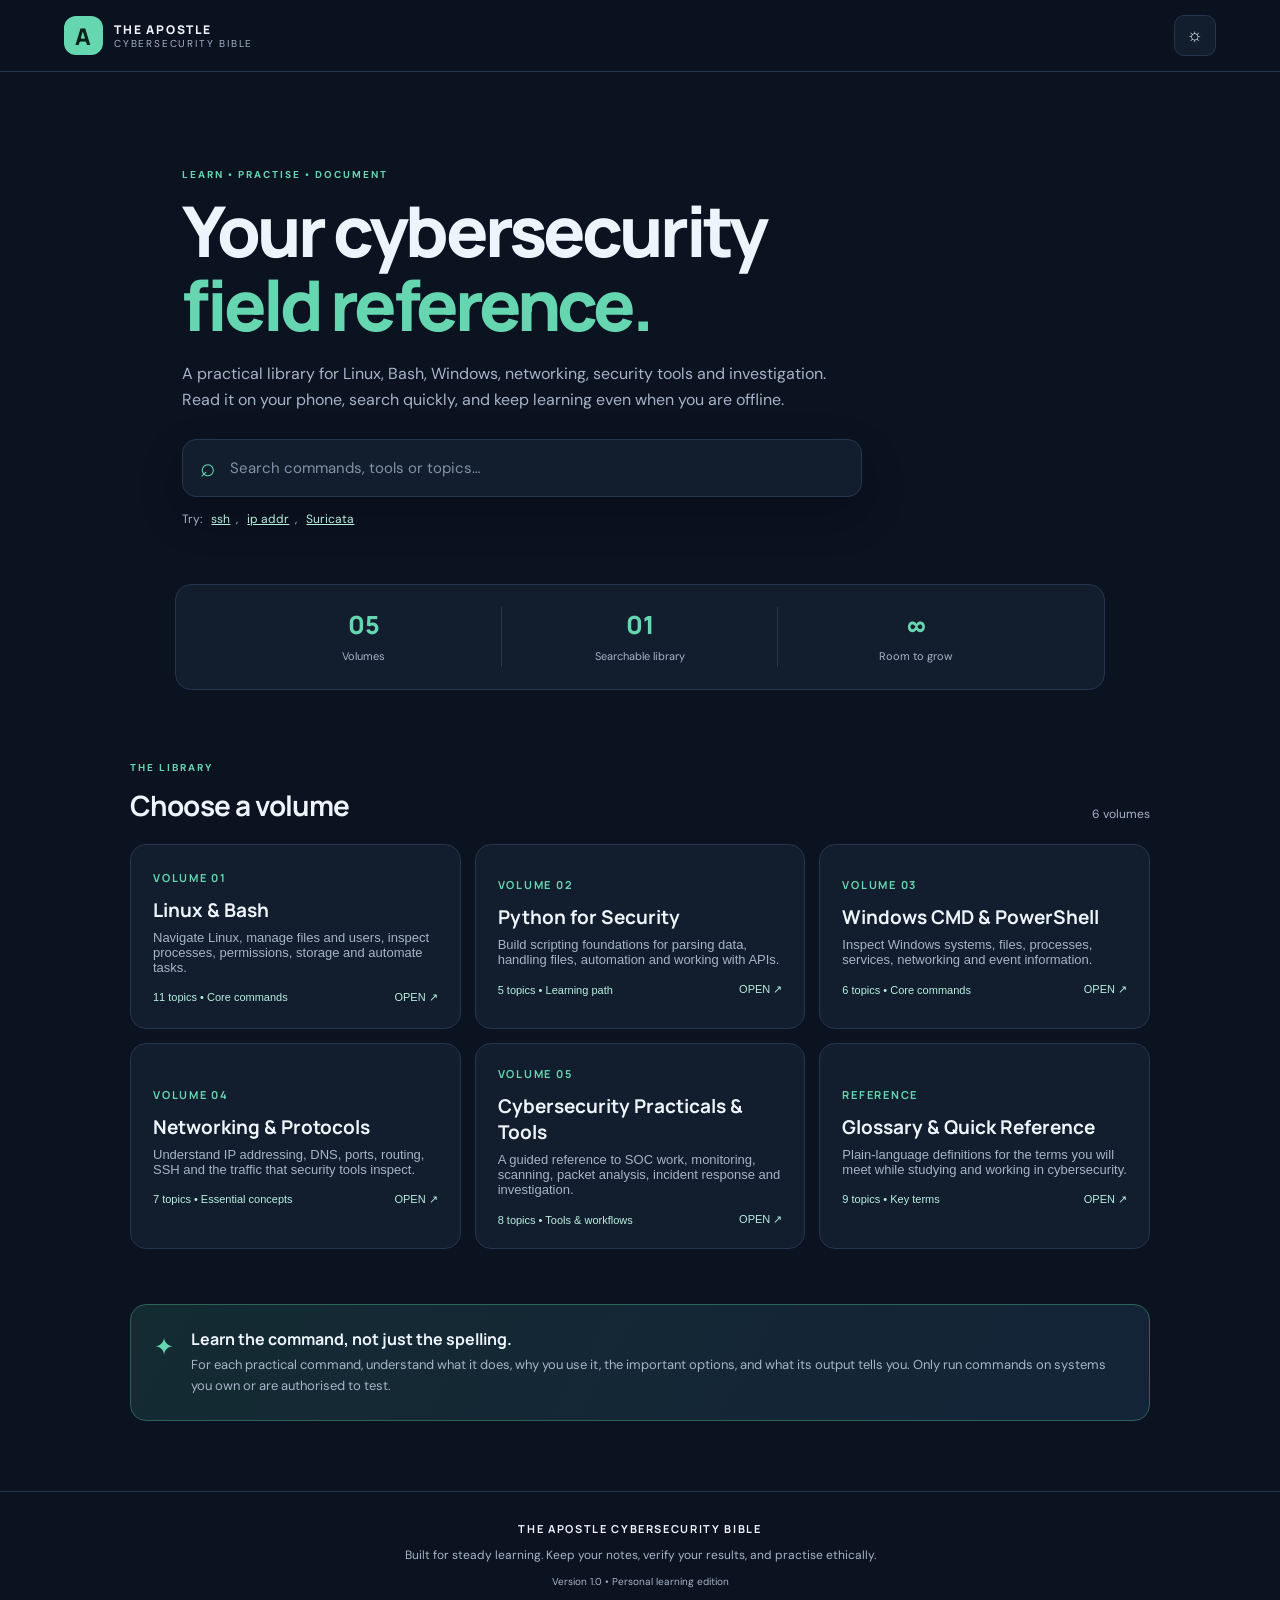
==== index.html @ d65ff88f "Add files via upload" ====
<!doctype html>
<html lang="en">
<head>
  <meta charset="utf-8">
  <meta name="viewport" content="width=device-width, initial-scale=1">
  <meta name="theme-color" content="#101827">
  <meta name="description" content="The Apostle Cybersecurity Bible — a practical, searchable cybersecurity learning reference.">
  <title>The Apostle Cybersecurity Bible</title>
  <link rel="manifest" href="manifest.webmanifest">
  <link rel="icon" href="assets/icon.svg" type="image/svg+xml">
  <link rel="stylesheet" href="styles.css">
</head>
<body>
  <header class="topbar">
    <a class="brand" href="#home" aria-label="The Apostle Cybersecurity Bible home">
      <span class="brand-mark">A</span>
      <span><strong>THE APOSTLE</strong><small>CYBERSECURITY BIBLE</small></span>
    </a>
    <div class="top-actions">
      <button id="themeBtn" class="icon-btn" aria-label="Toggle light or dark theme">☼</button>
      <button id="installBtn" class="install-btn" hidden>Install app</button>
    </div>
  </header>

  <main>
    <section class="hero" id="home">
      <p class="eyebrow">LEARN • PRACTISE • DOCUMENT</p>
      <h1>Your cybersecurity<br><span>field reference.</span></h1>
      <p class="hero-copy">A practical library for Linux, Bash, Windows, networking, security tools and investigation. Read it on your phone, search quickly, and keep learning even when you are offline.</p>
      <label class="search-wrap">
        <span aria-hidden="true">⌕</span>
        <input id="searchInput" type="search" placeholder="Search commands, tools or topics…" autocomplete="off">
      </label>
      <p class="search-hint">Try: <button class="text-btn" data-search="ssh">ssh</button>, <button class="text-btn" data-search="ip addr">ip addr</button>, <button class="text-btn" data-search="Suricata">Suricata</button></p>
    </section>

    <section class="quick-stats" aria-label="Bible contents">
      <div><strong>05</strong><span>Volumes</span></div>
      <div><strong>01</strong><span>Searchable library</span></div>
      <div><strong>∞</strong><span>Room to grow</span></div>
    </section>

    <section class="content-section">
      <div class="section-heading">
        <div><p class="eyebrow">THE LIBRARY</p><h2>Choose a volume</h2></div>
        <span id="resultCount" class="result-count">5 volumes</span>
      </div>
      <div id="volumeGrid" class="volume-grid"></div>
      <div id="emptyState" class="empty-state" hidden>
        <strong>No matching entries found.</strong>
        <p>Try another keyword or clear your search.</p>
        <button id="clearSearch" class="secondary-btn">Clear search</button>
      </div>
    </section>

    <section class="note-panel">
      <div class="note-icon">✦</div>
      <div>
        <h3>Learn the command, not just the spelling.</h3>
        <p>For each practical command, understand what it does, why you use it, the important options, and what its output tells you. Only run commands on systems you own or are authorised to test.</p>
      </div>
    </section>
  </main>

  <footer>
    <strong>THE APOSTLE CYBERSECURITY BIBLE</strong>
    <p>Built for steady learning. Keep your notes, verify your results, and practise ethically.</p>
    <span>Version 1.0 • Personal learning edition</span>
  </footer>

  <dialog id="entryDialog" class="entry-dialog">
    <div class="dialog-head">
      <div><p id="dialogVolume" class="eyebrow"></p><h2 id="dialogTitle"></h2></div>
      <button id="closeDialog" class="icon-btn" aria-label="Close">✕</button>
    </div>
    <div id="dialogBody" class="dialog-body"></div>
  </dialog>

  <script src="app.js"></script>
</body>
</html>
---- styles.css ----
@import url('https://fonts.googleapis.com/css2?family=DM+Sans:wght@400;500;600;700&family=Manrope:wght@500;600;700;800&display=swap');
:root{--bg:#0b1220;--panel:#121d2e;--panel2:#172438;--text:#eef4fb;--muted:#a6b4c7;--line:#26364c;--accent:#65d6b0;--accent2:#b8f0df;--shadow:0 18px 45px #0003}
*{box-sizing:border-box}html{scroll-behavior:smooth}body{margin:0;background:var(--bg);color:var(--text);font-family:"DM Sans",system-ui,sans-serif;line-height:1.6}.topbar{height:72px;padding:0 clamp(18px,5vw,64px);display:flex;align-items:center;justify-content:space-between;border-bottom:1px solid var(--line);background:#0b1220ed;position:sticky;top:0;z-index:5;backdrop-filter:blur(14px)}.brand{display:flex;gap:11px;align-items:center;color:var(--text);text-decoration:none;letter-spacing:.08em}.brand-mark{width:39px;height:39px;border-radius:12px;background:var(--accent);color:#092018;display:grid;place-items:center;font:800 23px Manrope}.brand strong,.brand small{display:block;line-height:1.25}.brand strong{font:800 12px Manrope;letter-spacing:.15em}.brand small{font-size:10px;color:var(--muted);letter-spacing:.18em}.top-actions{display:flex;gap:10px}.icon-btn,.install-btn,.secondary-btn{border:1px solid var(--line);background:var(--panel);color:var(--text);border-radius:10px;padding:9px 12px;cursor:pointer}.icon-btn{font-size:18px}.install-btn{background:var(--accent);color:#082018;border:0;font-weight:700}.hero{padding:72px clamp(20px,8vw,110px) 42px;max-width:1120px;margin:auto}.eyebrow{font-size:10px;letter-spacing:.2em;color:var(--accent);font-weight:700;margin:0 0 10px}.hero h1{font:800 clamp(38px,7vw,70px)/1.06 Manrope;margin:0;letter-spacing:-.055em}.hero h1 span{color:var(--accent)}.hero-copy{max-width:650px;color:var(--muted);font-size:16px;margin:20px 0 26px}.search-wrap{display:flex;align-items:center;gap:12px;max-width:680px;background:var(--panel);border:1px solid var(--line);border-radius:14px;padding:0 17px;height:58px;box-shadow:var(--shadow)}.search-wrap span{font-size:26px;color:var(--accent)}.search-wrap input{background:transparent;border:0;outline:0;color:var(--text);font:inherit;width:100%;font-size:15px}.search-wrap input::placeholder{color:#8292a8}.search-hint{color:var(--muted);font-size:12px}.text-btn{border:0;background:none;color:var(--accent2);text-decoration:underline;cursor:pointer;font:inherit}.quick-stats{max-width:930px;margin:0 auto 58px;padding:22px clamp(20px,5vw,50px);display:grid;grid-template-columns:repeat(3,1fr);background:var(--panel);border:1px solid var(--line);border-radius:16px}.quick-stats div{text-align:center;border-right:1px solid var(--line)}.quick-stats div:last-child{border:0}.quick-stats strong{display:block;font:800 25px Manrope;color:var(--accent)}.quick-stats span{font-size:11px;color:var(--muted)}.content-section{max-width:1120px;margin:0 auto;padding:0 clamp(20px,5vw,50px) 55px}.section-heading{display:flex;align-items:end;justify-content:space-between;margin-bottom:20px}.section-heading h2{font:700 28px Manrope;margin:0;letter-spacing:-.03em}.result-count{color:var(--muted);font-size:12px}.volume-grid{display:grid;grid-template-columns:repeat(2,minmax(0,1fr));gap:14px}.volume-card{background:var(--panel);border:1px solid var(--line);border-radius:16px;padding:22px;text-align:left;color:var(--text);cursor:pointer;transition:.2s;min-height:185px}.volume-card:hover{transform:translateY(-3px);border-color:var(--accent);background:var(--panel2)}.volume-number{font:700 11px Manrope;color:var(--accent);letter-spacing:.16em}.volume-card h3{font:700 19px Manrope;margin:12px 0 7px}.volume-card p{font-size:13px;color:var(--muted);margin:0 0 16px}.card-bottom{display:flex;justify-content:space-between;align-items:center;font-size:11px;color:var(--accent2)}.note-panel{max-width:1020px;margin:0 auto 70px;padding:23px;display:flex;gap:17px;background:linear-gradient(120deg,#142b32,#142438);border:1px solid #2d6258;border-radius:16px}.note-icon{font-size:24px;color:var(--accent)}.note-panel h3{font:700 16px Manrope;margin:0 0 5px}.note-panel p{font-size:13px;color:var(--muted);margin:0}footer{border-top:1px solid var(--line);padding:28px 20px 35px;text-align:center;color:var(--muted);font-size:12px}footer strong{font:700 11px Manrope;letter-spacing:.15em;color:var(--text)}footer p{margin:7px 0}footer span{font-size:10px}.empty-state{text-align:center;padding:45px 15px;color:var(--muted)}.empty-state strong{color:var(--text)}.entry-dialog{width:min(720px,calc(100% - 24px));max-height:88vh;border:1px solid var(--line);border-radius:18px;background:var(--panel);color:var(--text);padding:0;box-shadow:var(--shadow)}.entry-dialog::backdrop{background:#02060ccc;backdrop-filter:blur(4px)}.dialog-head{position:sticky;top:0;background:var(--panel);padding:22px 24px 15px;border-bottom:1px solid var(--line);display:flex;justify-content:space-between;align-items:start}.dialog-head h2{font:700 23px Manrope;margin:0}.dialog-body{padding:22px 24px 30px}.entry{padding:0 0 22px;margin:0 0 22px;border-bottom:1px solid var(--line)}.entry:last-child{border:0}.entry h3{font:700 17px Manrope;margin:0 0 8px;color:var(--accent2)}.entry p{font-size:14px;color:var(--muted);margin:7px 0}.entry code,.entry pre{font-family:ui-monospace,Consolas,monospace}.entry pre{white-space:pre-wrap;overflow-wrap:anywhere;background:#07101c;border:1px solid var(--line);border-radius:10px;padding:13px;color:#c6f5e5;font-size:12px}.entry .label{font-size:10px;letter-spacing:.13em;color:var(--accent);font-weight:700;text-transform:uppercase}.light{--bg:#f4f7fa;--panel:#fff;--panel2:#edf5f2;--text:#152334;--muted:#5d6c7e;--line:#dce4eb;--accent:#087f62;--accent2:#126c56;--shadow:0 18px 45px #1c304014}.light .topbar{background:#f4f7faed}.light .note-panel{background:#e8f4ef;border-color:#c2dfd3}.light .entry pre{background:#f0f5f8;color:#173b32}
@media(min-width:760px){.volume-grid{grid-template-columns:repeat(3,minmax(0,1fr))}.hero{padding-top:95px}.quick-stats{margin-bottom:70px}}@media(max-width:520px){.topbar{height:64px}.hero{padding-top:48px}.hero-copy{font-size:14px}.quick-stats{margin:0 15px 45px;padding:17px 8px}.quick-stats strong{font-size:21px}.quick-stats span{font-size:10px}.volume-grid{grid-template-columns:1fr}.volume-card{min-height:0;padding:19px}.section-heading h2{font-size:24px}.note-panel{margin:0 15px 50px;padding:18px}.dialog-head,.dialog-body{padding-left:18px;padding-right:18px}}
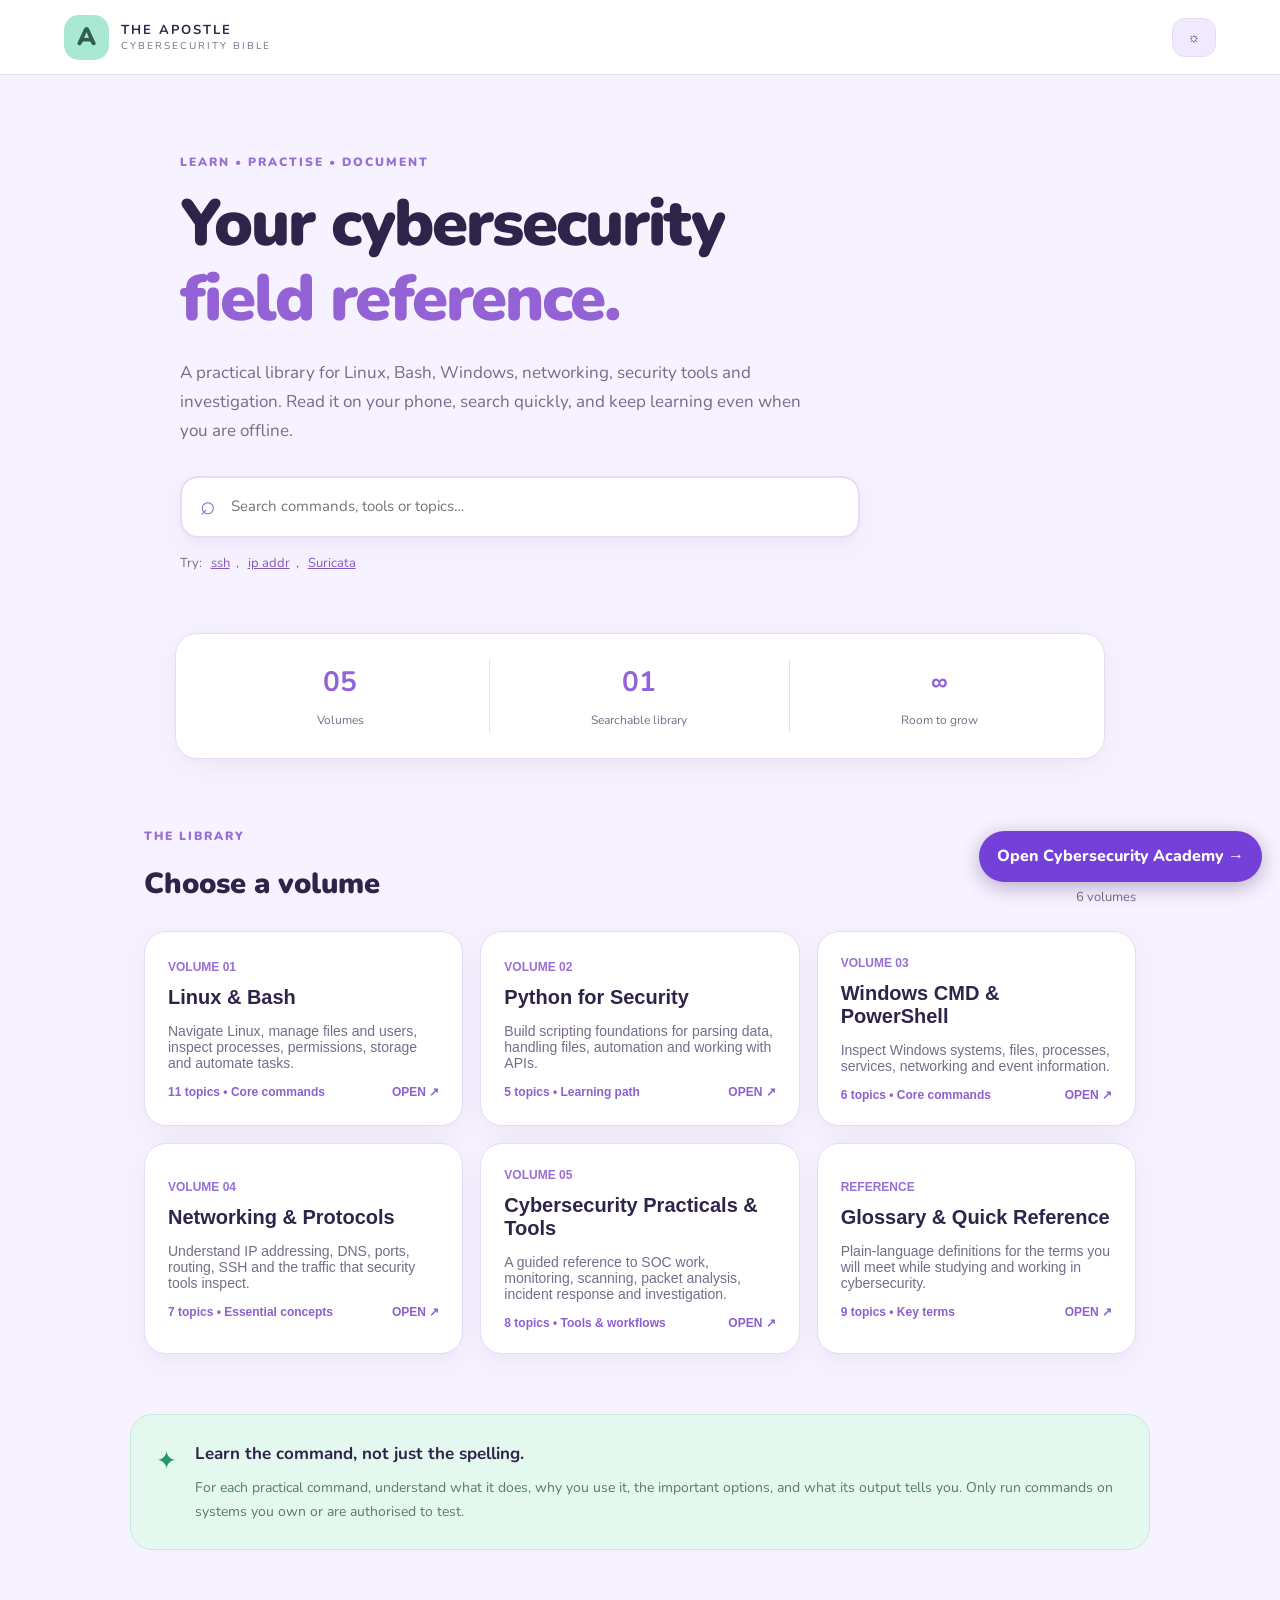
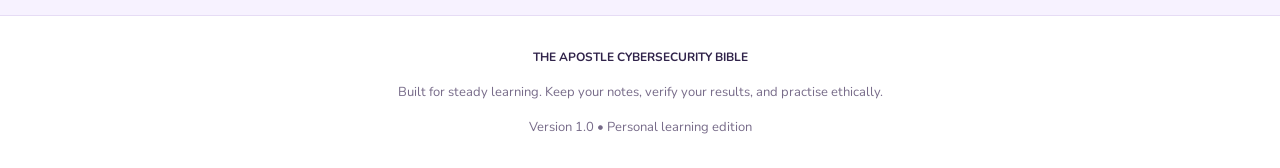
==== commit 0e605892: "Publish Cybersecurity Academy and Maya Avatar Studio" ====
--- a/index.html
+++ b/index.html
@@ -77,5 +77,8 @@
   </dialog>
 
   <script src="app.js"></script>
+<div id="academyShortcut" style="position:fixed;right:18px;bottom:18px;z-index:9999">
+<a href="academy.html" style="display:inline-block;background:#7540d9;color:#fff;padding:12px 18px;border-radius:28px;text-decoration:none;font-weight:800;box-shadow:0 5px 20px #39206455">Open Cybersecurity Academy →</a>
+</div>
 </body>
 </html>
--- a/styles.css
+++ b/styles.css
@@ -1,4 +1,460 @@
-@import url('https://fonts.googleapis.com/css2?family=DM+Sans:wght@400;500;600;700&family=Manrope:wght@500;600;700;800&display=swap');
-:root{--bg:#0b1220;--panel:#121d2e;--panel2:#172438;--text:#eef4fb;--muted:#a6b4c7;--line:#26364c;--accent:#65d6b0;--accent2:#b8f0df;--shadow:0 18px 45px #0003}
-*{box-sizing:border-box}html{scroll-behavior:smooth}body{margin:0;background:var(--bg);color:var(--text);font-family:"DM Sans",system-ui,sans-serif;line-height:1.6}.topbar{height:72px;padding:0 clamp(18px,5vw,64px);display:flex;align-items:center;justify-content:space-between;border-bottom:1px solid var(--line);background:#0b1220ed;position:sticky;top:0;z-index:5;backdrop-filter:blur(14px)}.brand{display:flex;gap:11px;align-items:center;color:var(--text);text-decoration:none;letter-spacing:.08em}.brand-mark{width:39px;height:39px;border-radius:12px;background:var(--accent);color:#092018;display:grid;place-items:center;font:800 23px Manrope}.brand strong,.brand small{display:block;line-height:1.25}.brand strong{font:800 12px Manrope;letter-spacing:.15em}.brand small{font-size:10px;color:var(--muted);letter-spacing:.18em}.top-actions{display:flex;gap:10px}.icon-btn,.install-btn,.secondary-btn{border:1px solid var(--line);background:var(--panel);color:var(--text);border-radius:10px;padding:9px 12px;cursor:pointer}.icon-btn{font-size:18px}.install-btn{background:var(--accent);color:#082018;border:0;font-weight:700}.hero{padding:72px clamp(20px,8vw,110px) 42px;max-width:1120px;margin:auto}.eyebrow{font-size:10px;letter-spacing:.2em;color:var(--accent);font-weight:700;margin:0 0 10px}.hero h1{font:800 clamp(38px,7vw,70px)/1.06 Manrope;margin:0;letter-spacing:-.055em}.hero h1 span{color:var(--accent)}.hero-copy{max-width:650px;color:var(--muted);font-size:16px;margin:20px 0 26px}.search-wrap{display:flex;align-items:center;gap:12px;max-width:680px;background:var(--panel);border:1px solid var(--line);border-radius:14px;padding:0 17px;height:58px;box-shadow:var(--shadow)}.search-wrap span{font-size:26px;color:var(--accent)}.search-wrap input{background:transparent;border:0;outline:0;color:var(--text);font:inherit;width:100%;font-size:15px}.search-wrap input::placeholder{color:#8292a8}.search-hint{color:var(--muted);font-size:12px}.text-btn{border:0;background:none;color:var(--accent2);text-decoration:underline;cursor:pointer;font:inherit}.quick-stats{max-width:930px;margin:0 auto 58px;padding:22px clamp(20px,5vw,50px);display:grid;grid-template-columns:repeat(3,1fr);background:var(--panel);border:1px solid var(--line);border-radius:16px}.quick-stats div{text-align:center;border-right:1px solid var(--line)}.quick-stats div:last-child{border:0}.quick-stats strong{display:block;font:800 25px Manrope;color:var(--accent)}.quick-stats span{font-size:11px;color:var(--muted)}.content-section{max-width:1120px;margin:0 auto;padding:0 clamp(20px,5vw,50px) 55px}.section-heading{display:flex;align-items:end;justify-content:space-between;margin-bottom:20px}.section-heading h2{font:700 28px Manrope;margin:0;letter-spacing:-.03em}.result-count{color:var(--muted);font-size:12px}.volume-grid{display:grid;grid-template-columns:repeat(2,minmax(0,1fr));gap:14px}.volume-card{background:var(--panel);border:1px solid var(--line);border-radius:16px;padding:22px;text-align:left;color:var(--text);cursor:pointer;transition:.2s;min-height:185px}.volume-card:hover{transform:translateY(-3px);border-color:var(--accent);background:var(--panel2)}.volume-number{font:700 11px Manrope;color:var(--accent);letter-spacing:.16em}.volume-card h3{font:700 19px Manrope;margin:12px 0 7px}.volume-card p{font-size:13px;color:var(--muted);margin:0 0 16px}.card-bottom{display:flex;justify-content:space-between;align-items:center;font-size:11px;color:var(--accent2)}.note-panel{max-width:1020px;margin:0 auto 70px;padding:23px;display:flex;gap:17px;background:linear-gradient(120deg,#142b32,#142438);border:1px solid #2d6258;border-radius:16px}.note-icon{font-size:24px;color:var(--accent)}.note-panel h3{font:700 16px Manrope;margin:0 0 5px}.note-panel p{font-size:13px;color:var(--muted);margin:0}footer{border-top:1px solid var(--line);padding:28px 20px 35px;text-align:center;color:var(--muted);font-size:12px}footer strong{font:700 11px Manrope;letter-spacing:.15em;color:var(--text)}footer p{margin:7px 0}footer span{font-size:10px}.empty-state{text-align:center;padding:45px 15px;color:var(--muted)}.empty-state strong{color:var(--text)}.entry-dialog{width:min(720px,calc(100% - 24px));max-height:88vh;border:1px solid var(--line);border-radius:18px;background:var(--panel);color:var(--text);padding:0;box-shadow:var(--shadow)}.entry-dialog::backdrop{background:#02060ccc;backdrop-filter:blur(4px)}.dialog-head{position:sticky;top:0;background:var(--panel);padding:22px 24px 15px;border-bottom:1px solid var(--line);display:flex;justify-content:space-between;align-items:start}.dialog-head h2{font:700 23px Manrope;margin:0}.dialog-body{padding:22px 24px 30px}.entry{padding:0 0 22px;margin:0 0 22px;border-bottom:1px solid var(--line)}.entry:last-child{border:0}.entry h3{font:700 17px Manrope;margin:0 0 8px;color:var(--accent2)}.entry p{font-size:14px;color:var(--muted);margin:7px 0}.entry code,.entry pre{font-family:ui-monospace,Consolas,monospace}.entry pre{white-space:pre-wrap;overflow-wrap:anywhere;background:#07101c;border:1px solid var(--line);border-radius:10px;padding:13px;color:#c6f5e5;font-size:12px}.entry .label{font-size:10px;letter-spacing:.13em;color:var(--accent);font-weight:700;text-transform:uppercase}.light{--bg:#f4f7fa;--panel:#fff;--panel2:#edf5f2;--text:#152334;--muted:#5d6c7e;--line:#dce4eb;--accent:#087f62;--accent2:#126c56;--shadow:0 18px 45px #1c304014}.light .topbar{background:#f4f7faed}.light .note-panel{background:#e8f4ef;border-color:#c2dfd3}.light .entry pre{background:#f0f5f8;color:#173b32}
-@media(min-width:760px){.volume-grid{grid-template-columns:repeat(3,minmax(0,1fr))}.hero{padding-top:95px}.quick-stats{margin-bottom:70px}}@media(max-width:520px){.topbar{height:64px}.hero{padding-top:48px}.hero-copy{font-size:14px}.quick-stats{margin:0 15px 45px;padding:17px 8px}.quick-stats strong{font-size:21px}.quick-stats span{font-size:10px}.volume-grid{grid-template-columns:1fr}.volume-card{min-height:0;padding:19px}.section-heading h2{font-size:24px}.note-panel{margin:0 15px 50px;padding:18px}.dialog-head,.dialog-body{padding-left:18px;padding-right:18px}}
+@import url('https://fonts.googleapis.com/css2?family=Nunito:wght@400;500;600;700;800;900&display=swap');
+
+:root {
+  --bg: #f7f2ff;
+  --panel: #ffffff;
+  --panel2: #f0e9ff;
+  --text: #30234a;
+  --muted: #776b89;
+  --line: #e6dcf5;
+  --accent: #9164d8;
+  --accent2: #bd91ed;
+  --shadow: 0 8px 25px #6d4a9b14;
+}
+
+* {
+  box-sizing: border-box;
+}
+
+html {
+  scroll-behavior: smooth;
+}
+
+body {
+  margin: 0;
+  background: var(--bg);
+  color: var(--text);
+  font-family: "Nunito", sans-serif;
+  line-height: 1.7;
+}
+
+.topbar {
+  min-height: 75px;
+  padding: 12px 5%;
+  display: flex;
+  align-items: center;
+  justify-content: space-between;
+  background: var(--panel);
+  border-bottom: 1px solid var(--line);
+  position: sticky;
+  top: 0;
+  z-index: 5;
+}
+
+.brand {
+  display: flex;
+  gap: 12px;
+  align-items: center;
+  color: var(--text);
+  text-decoration: none;
+}
+
+.brand-mark {
+  width: 45px;
+  height: 45px;
+  border-radius: 15px;
+  background: #a9e8d1;
+  color: #315e50;
+  display: grid;
+  place-items: center;
+  font-size: 25px;
+  font-weight: 900;
+}
+
+.brand strong,
+.brand small {
+  display: block;
+  line-height: 1.4;
+}
+
+.brand strong {
+  font-size: 13px;
+  letter-spacing: 2px;
+}
+
+.brand small {
+  font-size: 10px;
+  color: var(--muted);
+  letter-spacing: 2px;
+}
+
+.top-actions {
+  display: flex;
+  gap: 10px;
+}
+
+.icon-btn,
+.install-btn,
+.secondary-btn {
+  border: 1px solid var(--line);
+  background: var(--panel2);
+  color: var(--text);
+  border-radius: 13px;
+  padding: 11px 15px;
+  cursor: pointer;
+}
+
+.install-btn {
+  background: var(--accent);
+  color: white;
+}
+
+.hero {
+  padding: 65px 7% 45px;
+  max-width: 1100px;
+  margin: auto;
+}
+
+.eyebrow {
+  color: #9870d5;
+  font-size: 12px;
+  letter-spacing: 2px;
+  font-weight: 900;
+}
+
+.hero h1 {
+  font-size: clamp(38px, 8vw, 65px);
+  line-height: 1.15;
+  font-weight: 900;
+  letter-spacing: -2px;
+  margin: 15px 0;
+}
+
+.hero h1 span {
+  color: #9363d5;
+}
+
+.hero-copy {
+  max-width: 650px;
+  color: var(--muted);
+  font-size: 17px;
+  margin: 22px 0 30px;
+}
+
+.search-wrap {
+  display: flex;
+  align-items: center;
+  gap: 13px;
+  max-width: 680px;
+  background: white;
+  border: 2px solid #e8dafa;
+  border-radius: 18px;
+  padding: 0 18px;
+  height: 62px;
+  box-shadow: var(--shadow);
+}
+
+.search-wrap span {
+  color: var(--accent);
+  font-size: 26px;
+}
+
+.search-wrap input {
+  width: 100%;
+  border: 0;
+  outline: 0;
+  background: transparent;
+  color: var(--text);
+  font: inherit;
+  font-size: 15px;
+}
+
+.search-hint {
+  color: var(--muted);
+  font-size: 13px;
+}
+
+.text-btn {
+  background: none;
+  border: 0;
+  color: #8456c4;
+  text-decoration: underline;
+  cursor: pointer;
+  font: inherit;
+}
+
+.quick-stats {
+  max-width: 930px;
+  margin: 0 auto 55px;
+  padding: 25px 15px;
+  display: grid;
+  grid-template-columns: repeat(3, 1fr);
+  background: white;
+  border: 1px solid var(--line);
+  border-radius: 22px;
+  box-shadow: var(--shadow);
+}
+
+.quick-stats div {
+  text-align: center;
+  border-right: 1px solid var(--line);
+}
+
+.quick-stats div:last-child {
+  border: 0;
+}
+
+.quick-stats strong {
+  display: block;
+  font-size: 28px;
+  color: #9164d8;
+}
+
+.quick-stats span {
+  font-size: 12px;
+  color: var(--muted);
+}
+
+.content-section {
+  max-width: 1120px;
+  margin: auto;
+  padding: 0 5% 60px;
+}
+
+.section-heading {
+  display: flex;
+  align-items: end;
+  justify-content: space-between;
+  margin-bottom: 23px;
+}
+
+.section-heading h2 {
+  font-size: 29px;
+  font-weight: 900;
+  margin: 0;
+}
+
+.result-count {
+  color: var(--muted);
+  font-size: 13px;
+}
+
+.volume-grid {
+  display: grid;
+  grid-template-columns: repeat(2, minmax(0, 1fr));
+  gap: 17px;
+}
+
+.volume-card {
+  background: white;
+  border: 1px solid var(--line);
+  border-radius: 22px;
+  padding: 23px;
+  text-align: left;
+  color: var(--text);
+  cursor: pointer;
+  transition: .2s;
+  min-height: 180px;
+  box-shadow: var(--shadow);
+}
+
+.volume-card:hover {
+  transform: translateY(-4px);
+  border-color: var(--accent);
+}
+
+.volume-number {
+  color: #9870d5;
+  font-size: 12px;
+  font-weight: 900;
+}
+
+.volume-card h3 {
+  font-size: 20px;
+  margin: 12px 0 7px;
+  font-weight: 900;
+}
+
+.volume-card p {
+  font-size: 14px;
+  color: var(--muted);
+}
+
+.card-bottom {
+  display: flex;
+  justify-content: space-between;
+  color: #8c60cf;
+  font-size: 12px;
+  font-weight: 800;
+}
+
+.note-panel {
+  max-width: 1020px;
+  margin: 0 auto 65px;
+  padding: 25px;
+  display: flex;
+  gap: 18px;
+  background: #e5f8ef;
+  border: 1px solid #c3ebd6;
+  border-radius: 22px;
+}
+
+.note-icon {
+  font-size: 25px;
+  color: #29976b;
+}
+
+.note-panel h3 {
+  font-size: 17px;
+  margin: 0 0 7px;
+}
+
+.note-panel p {
+  color: #577b69;
+  font-size: 14px;
+  margin: 0;
+}
+
+footer {
+  border-top: 1px solid var(--line);
+  padding: 30px 20px;
+  text-align: center;
+  color: var(--muted);
+  font-size: 13px;
+  background: white;
+}
+
+footer strong {
+  color: var(--text);
+  font-size: 12px;
+}
+
+.empty-state {
+  text-align: center;
+  padding: 45px 15px;
+  color: var(--muted);
+}
+
+.entry-dialog {
+  width: min(720px, calc(100% - 24px));
+  max-height: 88vh;
+  border: 1px solid var(--line);
+  border-radius: 22px;
+  background: white;
+  color: var(--text);
+  padding: 0;
+  box-shadow: var(--shadow);
+}
+
+.entry-dialog::backdrop {
+  background: #30234a88;
+  backdrop-filter: blur(4px);
+}
+
+.dialog-head {
+  position: sticky;
+  top: 0;
+  background: white;
+  padding: 20px;
+  border-bottom: 1px solid var(--line);
+  display: flex;
+  justify-content: space-between;
+  align-items: start;
+}
+
+.dialog-head h2 {
+  font-size: 23px;
+  margin: 0;
+}
+
+.dialog-body {
+  padding: 22px;
+}
+
+.entry {
+  padding-bottom: 22px;
+  margin-bottom: 22px;
+  border-bottom: 1px solid var(--line);
+}
+
+.entry h3 {
+  font-size: 18px;
+  color: #9164d8;
+}
+
+.entry p {
+  font-size: 15px;
+  color: var(--muted);
+}
+
+.entry pre {
+  white-space: pre-wrap;
+  overflow-wrap: anywhere;
+  background: #f1ebfa;
+  border: 1px solid var(--line);
+  border-radius: 12px;
+  padding: 15px;
+  color: #52367d;
+  font-size: 13px;
+}
+
+.entry .label {
+  font-size: 11px;
+  color: #9164d8;
+  font-weight: 900;
+  text-transform: uppercase;
+  letter-spacing: 1px;
+}
+
+.light {
+  --bg: #f7f2ff;
+  --panel: #ffffff;
+  --panel2: #f0e9ff;
+  --text: #30234a;
+  --muted: #776b89;
+  --line: #e6dcf5;
+  --accent: #9164d8;
+  --accent2: #bd91ed;
+  --shadow: 0 8px 25px #6d4a9b14;
+}
+
+@media (min-width: 760px) {
+  .volume-grid {
+    grid-template-columns: repeat(3, minmax(0, 1fr));
+  }
+}
+
+@media (max-width: 520px) {
+  .hero {
+    padding-top: 45px;
+  }
+
+  .hero-copy {
+    font-size: 15px;
+  }
+
+  .quick-stats {
+    margin: 0 15px 45px;
+    padding: 18px 8px;
+  }
+
+  .quick-stats strong {
+    font-size: 22px;
+  }
+
+  .quick-stats span {
+    font-size: 11px;
+  }
+
+  .volume-grid {
+    grid-template-columns: 1fr;
+  }
+
+  .volume-card {
+    min-height: 0;
+  }
+
+  .section-heading h2 {
+    font-size: 24px;
+  }
+
+  .note-panel {
+    margin: 0 15px 45px;
+    padding: 18px;
+  }
+
+  .dialog-head,
+  .dialog-body {
+    padding: 18px;
+  }
+    }
